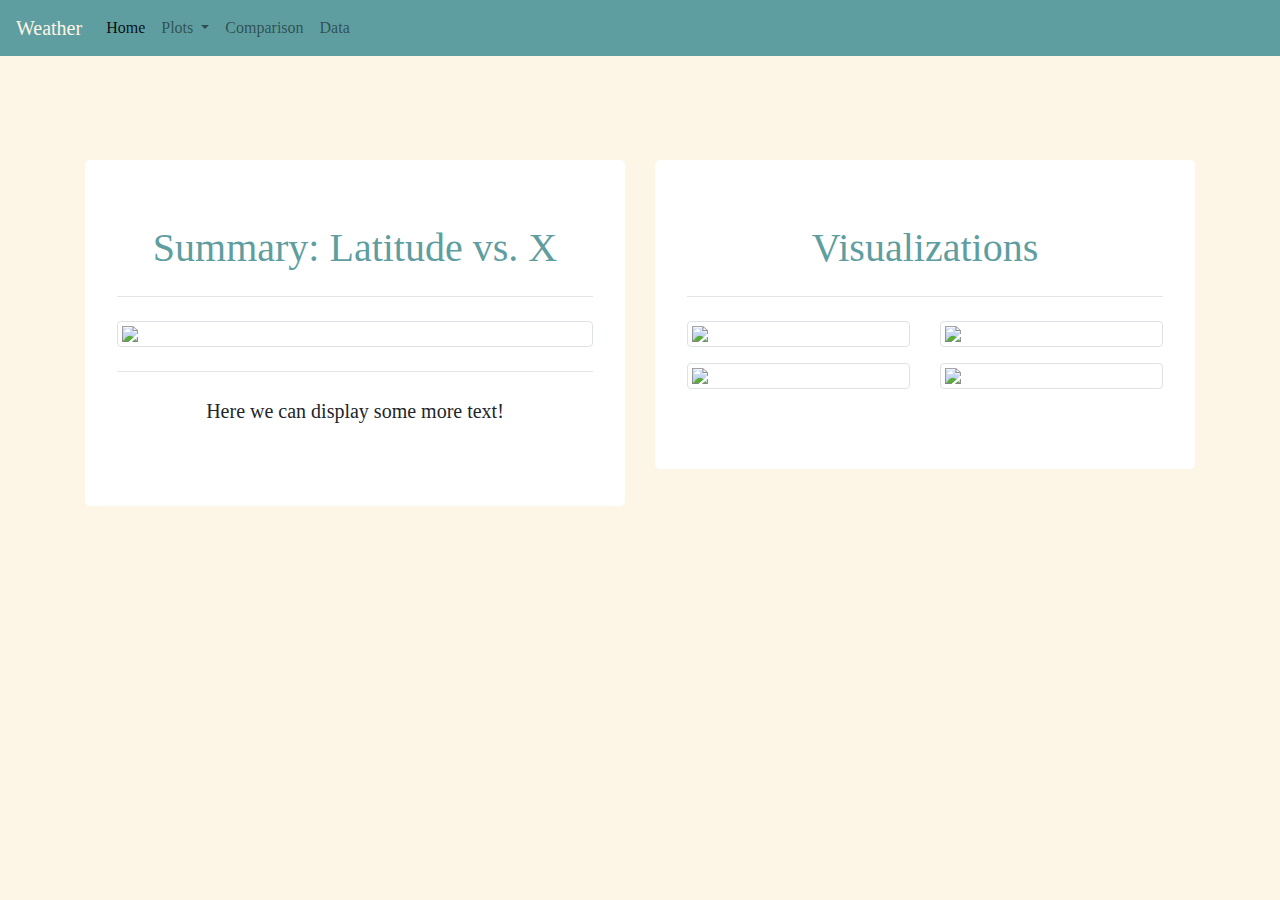
==== index.html @ 761c470d "pages made" ====
<!DOCTYPE html>
<html lang="en-us">


<!--Tab Header and bringing in stylesheets-->
<head>

  <meta charset="UTF-8">
  <title>Home</title>

  <!-- Bring in our bootstrap stylesheet -->
  <link rel="stylesheet" href="https://stackpath.bootstrapcdn.com/bootstrap/4.3.1/css/bootstrap.min.css" integrity="sha384-ggOyR0iXCbMQv3Xipma34MD+dH/1fQ784/j6cY/iJTQUOhcWr7x9JvoRxT2MZw1T" crossorigin="anonymous">

  <link rel="stylesheet" href="style.css">
</head>

<!--Style-->
<style>

    /* h1 heading tag */
    h1 {
      /* Put a 15-pixel margin at the bottom of the heading. */
      margin-bottom: 15px;
      /* Change the size of your font to 60 pixels high. */
      font-size: 50spx;
      /* This will color the heading font white. */
      color:cadetblue;
      /* Align the text to the center of its enclosing element (e.g. div). */
      text-align: center;
      /* The background of the heading element will now be black. */
      font-family: Georgia;
    }
  
    /* All img tags */
    img {
      /* 
        Center a block element in the middle of its enclosing tag.
        When you use the "auto" rule on both left and right margins, 
        your browser will do the math necessary to center a block element.
        */
      margin-left: auto;
      margin-right: auto;
      /* Block display (more on this later) */
      display: block;
    }
  
    /* All p tags */
    p {
      text-align: center;
      font-size: 20px;
      font-family: Georgia;
      /* Bold the text. */
    }

</style>


<body style="background-color:oldlace;">
    <!--NAV BAR-->
    <nav class="navbar navbar-expand-lg navbar-light fixed-top" style="background-color:cadetblue; color:  oldlace; font-family: Georgia;">
      <a class="navbar-brand">Weather</a>
      <button class="navbar-toggler" type="button" data-toggle="collapse" data-target="#navbarSupportedContent" aria-controls="navbarSupportedContent" aria-expanded="false" aria-label="Toggle navigation">
        <span class="navbar-toggler-icon"></span>
      </button>
  
      <div class="collapse navbar-collapse" id="navbarSupportedContent">
        <ul class="navbar-nav mr-auto" style="font-family: Georgia;">
          <li class="nav-item active">
            <a class="nav-link" href="#">Home <span class="sr-only">(current)</span></a>
          </li>
          <li class="nav-item dropdown">
            <a class="nav-link dropdown-toggle" href="#" id="navbarDropdown" role="button" data-toggle="dropdown" aria-haspopup="true" aria-expanded="false">
              Plots
            </a>
            <div class="dropdown-menu" aria-labelledby="navbarDropdown">
              <a class="dropdown-item" href="/Users/ashtonsmith/personal-class/Homework/Web-Design-Challenge/cloud.html">Cloudiness</a>
              <a class="dropdown-item" href="/Users/ashtonsmith/personal-class/Homework/Web-Design-Challenge/humid.html">Humidity</a>
              <a class="dropdown-item" href="/Users/ashtonsmith/personal-class/Homework/Web-Design-Challenge/temp.html">Temperature</a>
              <a class="dropdown-item" href="/Users/ashtonsmith/personal-class/Homework/Web-Design-Challenge/wind.html">Wind Speed</a>
            </div>
          </li>
          <li class="nav-item">
            <a class="nav-link" href="/Users/ashtonsmith/personal-class/Homework/Web-Design-Challenge/comparisons.html">Comparison</a>
          </li>
          <li class="nav-item">
            <a class="nav-link" href="/Users/ashtonsmith/personal-class/Homework/Web-Design-Challenge/data.html">Data</a>
          </li>
        </ul>
      </div>
    </nav>
    <!--empty bar-->

    <div class="container">
        <div class="row">
          <div class="col-lg-12"> 
            <div class="jumbotron" style="background-color: oldlace;">
            </div>
          </div>
        </div>
    </div>
    <!--containters-->
    <div class="container">
        <div class="row">
            <!--first box-->
          <div class="col-md-6">
            <div class="jumbotron" style="background-color: white;">
              <h1> Summary: Latitude vs. X </h1>
              <hr class="my-4">
              <figure>
                <a href="/Users/ashtonsmith/personal-class/Homework/Web-Design-Challenge/cloud.html">
                    <img src="/Users/ashtonsmith/personal-class/Homework/Web-Design-Challenge/Resources/Assets/latvcloud.png" class = "img-thumbnail" href="/Users/ashtonsmith/personal-class/Homework/Web-Design-Challenge/humid.html">
                </a>
            </figure>
              <hr class="my-4">
              <p>Here we can display some more text!</p>
            </div>
          </div>
          <!--visualizations box-->
            <div class="col-md-6">
                <div class="jumbotron" style="background-color: white;">
                    <h1> Visualizations </h1>
                    <hr class="my-4">
                        
                    <div class="row">
                        <div class="col-md-6">
                            <figure>
                                <a href="/Users/ashtonsmith/personal-class/Homework/Web-Design-Challenge/cloud.html">
                                    <img src="/Users/ashtonsmith/personal-class/Homework/Web-Design-Challenge/Resources/Assets/latvcloud.png" class = "img-thumbnail" href="/Users/ashtonsmith/personal-class/Homework/Web-Design-Challenge/humid.html">
                                </a>
                            </figure>
                        </div>
                        <div class="col-md-6">
                            <figure>
                                <a href="/Users/ashtonsmith/personal-class/Homework/Web-Design-Challenge/humid.html">
                                    <img src="/Users/ashtonsmith/personal-class/Homework/Web-Design-Challenge/Resources/Assets/latvhum.png" class = "img-thumbnail" href="/Users/ashtonsmith/personal-class/Homework/Web-Design-Challenge/humid.html">
                                </a>
                            </figure>
                                
                        </div>
                    </div>

                    <div class="row">
                        <div class="col-md-6">
                            <figure>
                                <a href="/Users/ashtonsmith/personal-class/Homework/Web-Design-Challenge/temp.html">
                                    <img src="/Users/ashtonsmith/personal-class/Homework/Web-Design-Challenge/Resources/Assets/latvtemp.png" class = "img-thumbnail" href="/Users/ashtonsmith/personal-class/Homework/Web-Design-Challenge/humid.html">
                                </a>
                            </figure>
                        </div>
                        <div class="col-md-6">
                            <figure>
                                <a href="/Users/ashtonsmith/personal-class/Homework/Web-Design-Challenge/wind.html">
                                    <img src="/Users/ashtonsmith/personal-class/Homework/Web-Design-Challenge/Resources/Assets/latvwind.png" class = "img-thumbnail" href="/Users/ashtonsmith/personal-class/Homework/Web-Design-Challenge/humid.html">
                                </a>
                            </figure> 
                        </div>
                    </div>
  

                </div>
            </div>
        </div>
    </div>




    
    <script src="https://code.jquery.com/jquery-3.3.1.slim.min.js" integrity="sha384-q8i/X+965DzO0rT7abK41JStQIAqVgRVzpbzo5smXKp4YfRvH+8abtTE1Pi6jizo" crossorigin="anonymous"></script>
    <script src="https://cdnjs.cloudflare.com/ajax/libs/popper.js/1.14.7/umd/popper.min.js" integrity="sha384-UO2eT0CpHqdSJQ6hJty5KVphtPhzWj9WO1clHTMGa3JDZwrnQq4sF86dIHNDz0W1" crossorigin="anonymous"></script>
    <script src="https://stackpath.bootstrapcdn.com/bootstrap/4.3.1/js/bootstrap.min.js" integrity="sha384-JjSmVgyd0p3pXB1rRibZUAYoIIy6OrQ6VrjIEaFf/nJGzIxFDsf4x0xIM+B07jRM" crossorigin="anonymous"></script>

</body>

</html>
---- style.css ----
.header{
    /* Put a 15-pixel margin at the top of all h2 headings. */
    margin-bottom: 15px;
    /* Change the size of your font to 60 pixels high. */
    font-size: 35 px;
    /* This will color the heading font white. */
    color:cornsilk;
    /* The background of the heading element will now be black. */
    font-family: Georgia;
}
.bob a:link{
    margin-bottom: 15px;
    /* Change the size of your font to 60 pixels high. */
    font-size: 35 px;
    /* This will color the heading font white. */
    color:cornsilk;
    /* The background of the heading element will now be black. */
    font-family: Georgia;

}

.bob a:visited{
    margin-bottom: 15px;
    /* Change the size of your font to 60 pixels high. */
    font-size: 35 px;
    /* This will color the heading font white. */
    color:cornsilk;
    /* The background of the heading element will now be black. */
    font-family: Georgia;

}
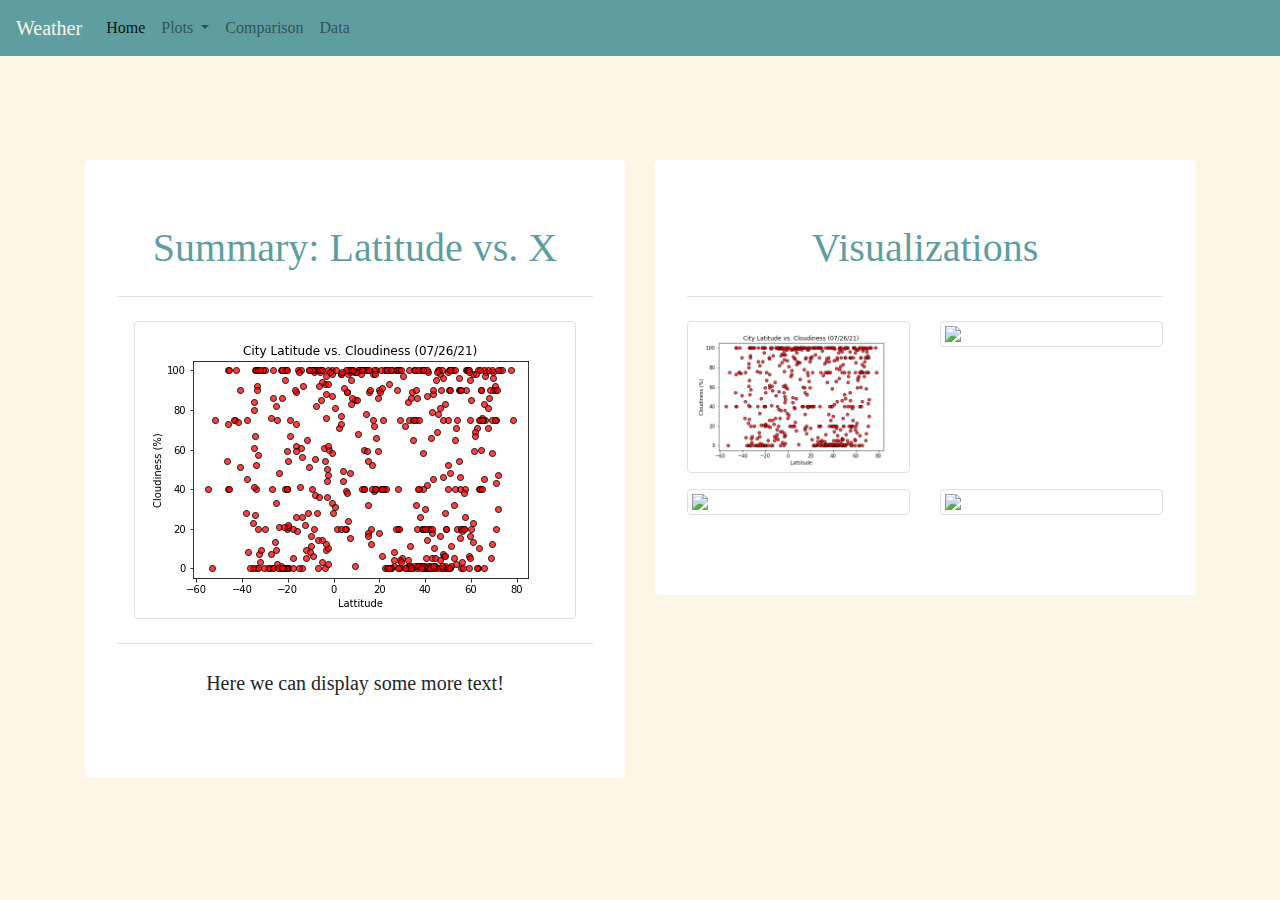
==== commit 49e7c01e: "testing" ====
--- a/index.html
+++ b/index.html
@@ -73,7 +73,7 @@
               Plots
             </a>
             <div class="dropdown-menu" aria-labelledby="navbarDropdown">
-              <a class="dropdown-item" href="/Users/ashtonsmith/personal-class/Homework/Web-Design-Challenge/cloud.html">Cloudiness</a>
+              <a class="dropdown-item" href="/cloud.html">Cloudiness</a>
               <a class="dropdown-item" href="/Users/ashtonsmith/personal-class/Homework/Web-Design-Challenge/humid.html">Humidity</a>
               <a class="dropdown-item" href="/Users/ashtonsmith/personal-class/Homework/Web-Design-Challenge/temp.html">Temperature</a>
               <a class="dropdown-item" href="/Users/ashtonsmith/personal-class/Homework/Web-Design-Challenge/wind.html">Wind Speed</a>
@@ -107,8 +107,8 @@
               <h1> Summary: Latitude vs. X </h1>
               <hr class="my-4">
               <figure>
-                <a href="/Users/ashtonsmith/personal-class/Homework/Web-Design-Challenge/cloud.html">
-                    <img src="/Users/ashtonsmith/personal-class/Homework/Web-Design-Challenge/Resources/Assets/latvcloud.png" class = "img-thumbnail" href="/Users/ashtonsmith/personal-class/Homework/Web-Design-Challenge/humid.html">
+                <a href="/cloud.html">
+                    <img src="/Resources/Assets/latvcloud.png" class = "img-thumbnail" href="/Users/ashtonsmith/personal-class/Homework/Web-Design-Challenge/humid.html">
                 </a>
             </figure>
               <hr class="my-4">
@@ -124,8 +124,8 @@
                     <div class="row">
                         <div class="col-md-6">
                             <figure>
-                                <a href="/Users/ashtonsmith/personal-class/Homework/Web-Design-Challenge/cloud.html">
-                                    <img src="/Users/ashtonsmith/personal-class/Homework/Web-Design-Challenge/Resources/Assets/latvcloud.png" class = "img-thumbnail" href="/Users/ashtonsmith/personal-class/Homework/Web-Design-Challenge/humid.html">
+                                <a href="/cloud.html">
+                                    <img src="/Resources/Assets/latvcloud.png" class = "img-thumbnail" href="/Users/ashtonsmith/personal-class/Homework/Web-Design-Challenge/humid.html">
                                 </a>
                             </figure>
                         </div>
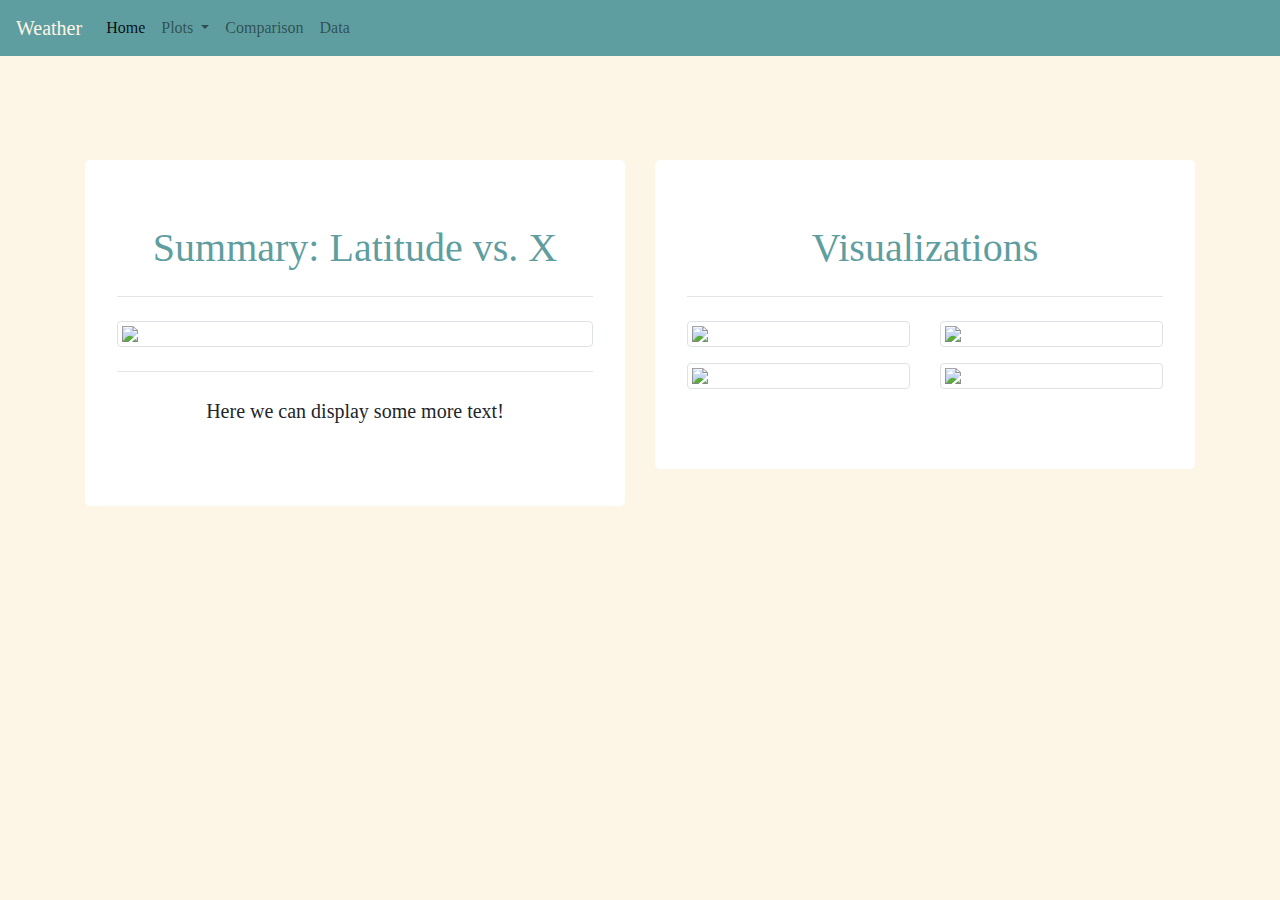
==== commit d9868e22: "testing again" ====
--- a/index.html
+++ b/index.html
@@ -58,7 +58,7 @@
 <body style="background-color:oldlace;">
     <!--NAV BAR-->
     <nav class="navbar navbar-expand-lg navbar-light fixed-top" style="background-color:cadetblue; color:  oldlace; font-family: Georgia;">
-      <a class="navbar-brand">Weather</a>
+      <a class="navbar-brand" href="/Web-Design-Challenge/index.html" style="color:oldlace">Weather</a>
       <button class="navbar-toggler" type="button" data-toggle="collapse" data-target="#navbarSupportedContent" aria-controls="navbarSupportedContent" aria-expanded="false" aria-label="Toggle navigation">
         <span class="navbar-toggler-icon"></span>
       </button>
@@ -73,7 +73,7 @@
               Plots
             </a>
             <div class="dropdown-menu" aria-labelledby="navbarDropdown">
-              <a class="dropdown-item" href="/cloud.html">Cloudiness</a>
+              <a class="dropdown-item" href="/Web-Design-Challenge/cloud.html">Cloudiness</a>
               <a class="dropdown-item" href="/Users/ashtonsmith/personal-class/Homework/Web-Design-Challenge/humid.html">Humidity</a>
               <a class="dropdown-item" href="/Users/ashtonsmith/personal-class/Homework/Web-Design-Challenge/temp.html">Temperature</a>
               <a class="dropdown-item" href="/Users/ashtonsmith/personal-class/Homework/Web-Design-Challenge/wind.html">Wind Speed</a>
@@ -107,8 +107,8 @@
               <h1> Summary: Latitude vs. X </h1>
               <hr class="my-4">
               <figure>
-                <a href="/cloud.html">
-                    <img src="/Resources/Assets/latvcloud.png" class = "img-thumbnail" href="/Users/ashtonsmith/personal-class/Homework/Web-Design-Challenge/humid.html">
+                <a href="/Users/ashtonsmith/personal-class/Homework/Web-Design-Challenge/cloud.html">
+                    <img src="/Web-Design-Challenge/Resources/Assets/latvcloud.png" class = "img-thumbnail" href="/Users/ashtonsmith/personal-class/Homework/Web-Design-Challenge/humid.html">
                 </a>
             </figure>
               <hr class="my-4">
@@ -124,8 +124,8 @@
                     <div class="row">
                         <div class="col-md-6">
                             <figure>
-                                <a href="/cloud.html">
-                                    <img src="/Resources/Assets/latvcloud.png" class = "img-thumbnail" href="/Users/ashtonsmith/personal-class/Homework/Web-Design-Challenge/humid.html">
+                                <a href="/Users/ashtonsmith/personal-class/Homework/Web-Design-Challenge/cloud.html">
+                                    <img src="/Users/ashtonsmith/personal-class/Homework/Web-Design-Challenge/Resources/Assets/latvcloud.png" class = "img-thumbnail" href="/Users/ashtonsmith/personal-class/Homework/Web-Design-Challenge/humid.html">
                                 </a>
                             </figure>
                         </div>
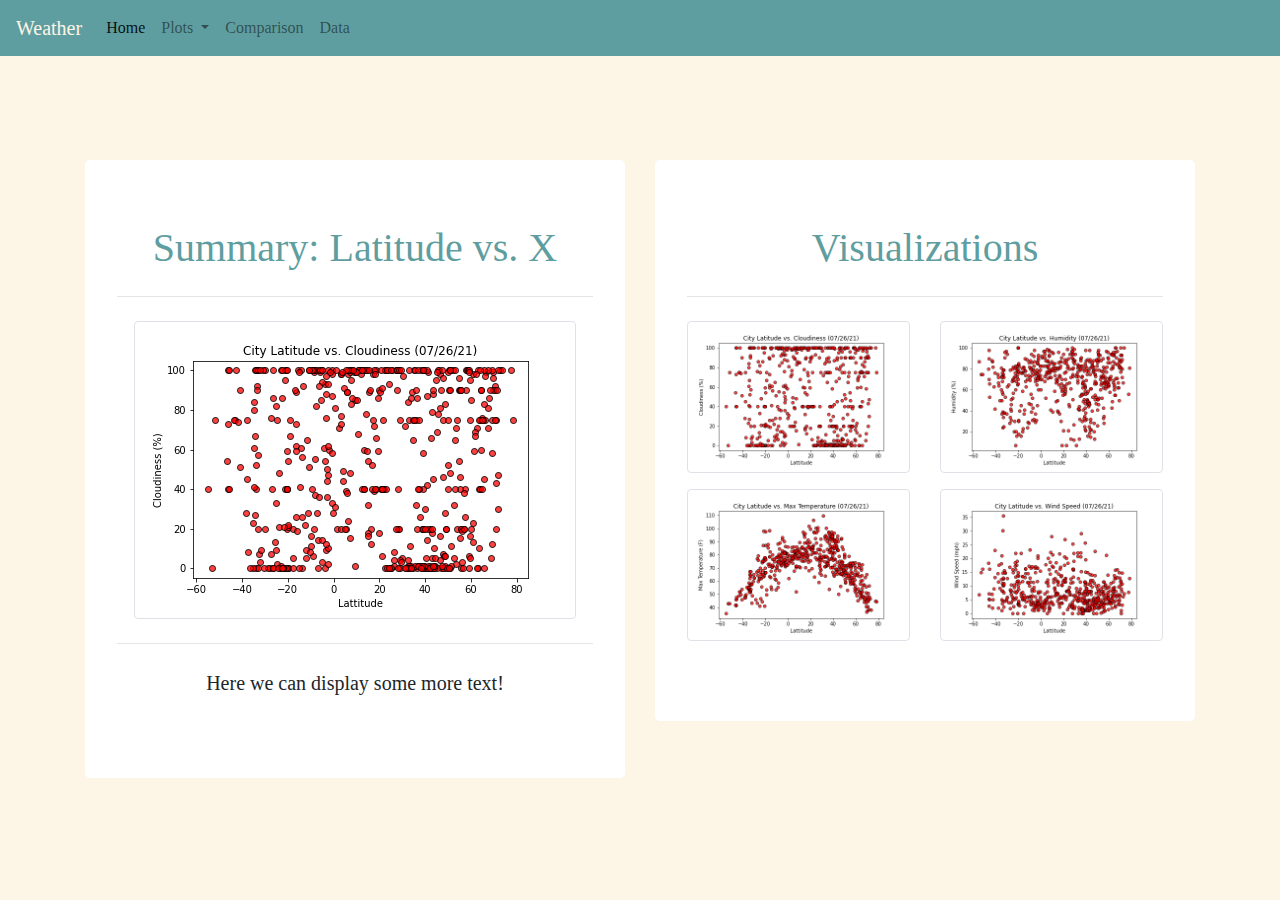
==== commit d7dabe04: "index fixed" ====
--- a/index.html
+++ b/index.html
@@ -58,7 +58,7 @@
 <body style="background-color:oldlace;">
     <!--NAV BAR-->
     <nav class="navbar navbar-expand-lg navbar-light fixed-top" style="background-color:cadetblue; color:  oldlace; font-family: Georgia;">
-      <a class="navbar-brand" href="/Web-Design-Challenge/index.html" style="color:oldlace">Weather</a>
+      <a class="navbar-brand" href="index.html" style="color:oldlace">Weather</a>
       <button class="navbar-toggler" type="button" data-toggle="collapse" data-target="#navbarSupportedContent" aria-controls="navbarSupportedContent" aria-expanded="false" aria-label="Toggle navigation">
         <span class="navbar-toggler-icon"></span>
       </button>
@@ -73,17 +73,17 @@
               Plots
             </a>
             <div class="dropdown-menu" aria-labelledby="navbarDropdown">
-              <a class="dropdown-item" href="/Web-Design-Challenge/cloud.html">Cloudiness</a>
-              <a class="dropdown-item" href="/Users/ashtonsmith/personal-class/Homework/Web-Design-Challenge/humid.html">Humidity</a>
-              <a class="dropdown-item" href="/Users/ashtonsmith/personal-class/Homework/Web-Design-Challenge/temp.html">Temperature</a>
-              <a class="dropdown-item" href="/Users/ashtonsmith/personal-class/Homework/Web-Design-Challenge/wind.html">Wind Speed</a>
+              <a class="dropdown-item" href="cloud.html">Cloudiness</a>
+              <a class="dropdown-item" href="humid.html">Humidity</a>
+              <a class="dropdown-item" href="temp.html">Temperature</a>
+              <a class="dropdown-item" href="wind.html">Wind Speed</a>
             </div>
           </li>
           <li class="nav-item">
-            <a class="nav-link" href="/Users/ashtonsmith/personal-class/Homework/Web-Design-Challenge/comparisons.html">Comparison</a>
+            <a class="nav-link" href="comparisons.html">Comparison</a>
           </li>
           <li class="nav-item">
-            <a class="nav-link" href="/Users/ashtonsmith/personal-class/Homework/Web-Design-Challenge/data.html">Data</a>
+            <a class="nav-link" href="data.html">Data</a>
           </li>
         </ul>
       </div>
@@ -107,8 +107,8 @@
               <h1> Summary: Latitude vs. X </h1>
               <hr class="my-4">
               <figure>
-                <a href="/Users/ashtonsmith/personal-class/Homework/Web-Design-Challenge/cloud.html">
-                    <img src="/Web-Design-Challenge/Resources/Assets/latvcloud.png" class = "img-thumbnail" href="/Users/ashtonsmith/personal-class/Homework/Web-Design-Challenge/humid.html">
+                <a href="cloud.html">
+                    <img src="/Resources/Assets/latvcloud.png" class = "img-thumbnail">
                 </a>
             </figure>
               <hr class="my-4">
@@ -124,15 +124,15 @@
                     <div class="row">
                         <div class="col-md-6">
                             <figure>
-                                <a href="/Users/ashtonsmith/personal-class/Homework/Web-Design-Challenge/cloud.html">
-                                    <img src="/Users/ashtonsmith/personal-class/Homework/Web-Design-Challenge/Resources/Assets/latvcloud.png" class = "img-thumbnail" href="/Users/ashtonsmith/personal-class/Homework/Web-Design-Challenge/humid.html">
+                                <a href="cloud.html">
+                                    <img src="/Resources/Assets/latvcloud.png" class = "img-thumbnail">
                                 </a>
                             </figure>
                         </div>
                         <div class="col-md-6">
                             <figure>
-                                <a href="/Users/ashtonsmith/personal-class/Homework/Web-Design-Challenge/humid.html">
-                                    <img src="/Users/ashtonsmith/personal-class/Homework/Web-Design-Challenge/Resources/Assets/latvhum.png" class = "img-thumbnail" href="/Users/ashtonsmith/personal-class/Homework/Web-Design-Challenge/humid.html">
+                                <a href="humid.html">
+                                    <img src="/Resources/Assets/latvhum.png" class = "img-thumbnail" href="/Users/ashtonsmith/personal-class/Homework/Web-Design-Challenge/humid.html">
                                 </a>
                             </figure>
                                 
@@ -142,15 +142,15 @@
                     <div class="row">
                         <div class="col-md-6">
                             <figure>
-                                <a href="/Users/ashtonsmith/personal-class/Homework/Web-Design-Challenge/temp.html">
-                                    <img src="/Users/ashtonsmith/personal-class/Homework/Web-Design-Challenge/Resources/Assets/latvtemp.png" class = "img-thumbnail" href="/Users/ashtonsmith/personal-class/Homework/Web-Design-Challenge/humid.html">
+                                <a href="temp.html">
+                                    <img src="/Resources/Assets/latvtemp.png" class = "img-thumbnail" href="/Users/ashtonsmith/personal-class/Homework/Web-Design-Challenge/humid.html">
                                 </a>
                             </figure>
                         </div>
                         <div class="col-md-6">
                             <figure>
-                                <a href="/Users/ashtonsmith/personal-class/Homework/Web-Design-Challenge/wind.html">
-                                    <img src="/Users/ashtonsmith/personal-class/Homework/Web-Design-Challenge/Resources/Assets/latvwind.png" class = "img-thumbnail" href="/Users/ashtonsmith/personal-class/Homework/Web-Design-Challenge/humid.html">
+                                <a href="wind.html">
+                                    <img src="/Resources/Assets/latvwind.png" class = "img-thumbnail" href="/Users/ashtonsmith/personal-class/Homework/Web-Design-Challenge/humid.html">
                                 </a>
                             </figure> 
                         </div>
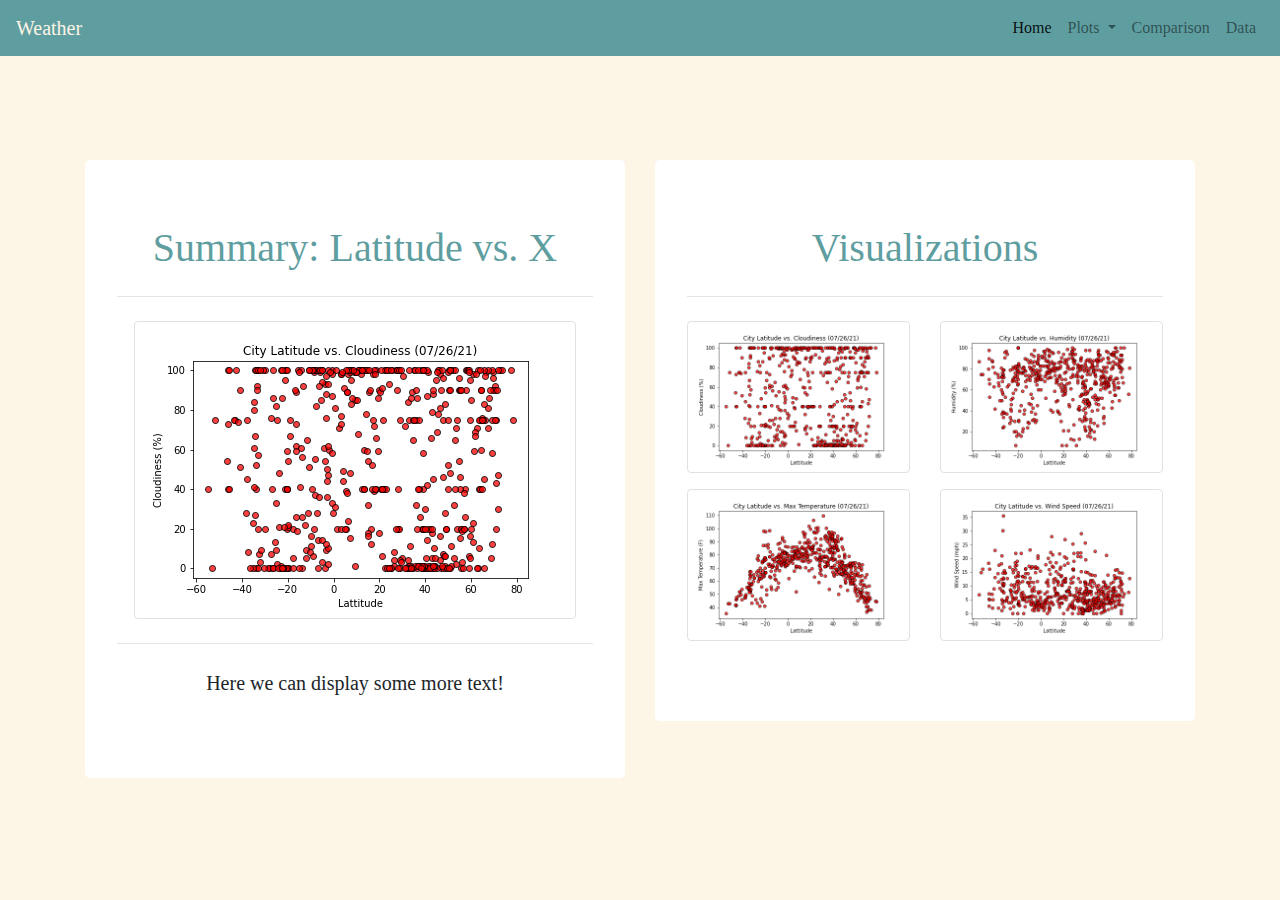
==== commit cedef3f6: "all paths fixed" ====
--- a/index.html
+++ b/index.html
@@ -64,7 +64,7 @@
       </button>
   
       <div class="collapse navbar-collapse" id="navbarSupportedContent">
-        <ul class="navbar-nav mr-auto" style="font-family: Georgia;">
+        <ul class="navbar-nav ml-auto" style="font-family: Georgia;">
           <li class="nav-item active">
             <a class="nav-link" href="#">Home <span class="sr-only">(current)</span></a>
           </li>
@@ -108,7 +108,7 @@
               <hr class="my-4">
               <figure>
                 <a href="cloud.html">
-                    <img src="/Resources/Assets/latvcloud.png" class = "img-thumbnail">
+                    <img src="Resources/Assets/latvcloud.png" class = "img-thumbnail">
                 </a>
             </figure>
               <hr class="my-4">
@@ -125,14 +125,14 @@
                         <div class="col-md-6">
                             <figure>
                                 <a href="cloud.html">
-                                    <img src="/Resources/Assets/latvcloud.png" class = "img-thumbnail">
+                                    <img src="Resources/Assets/latvcloud.png" class = "img-thumbnail">
                                 </a>
                             </figure>
                         </div>
                         <div class="col-md-6">
                             <figure>
                                 <a href="humid.html">
-                                    <img src="/Resources/Assets/latvhum.png" class = "img-thumbnail" href="/Users/ashtonsmith/personal-class/Homework/Web-Design-Challenge/humid.html">
+                                    <img src="Resources/Assets/latvhum.png" class = "img-thumbnail">
                                 </a>
                             </figure>
                                 
@@ -143,14 +143,14 @@
                         <div class="col-md-6">
                             <figure>
                                 <a href="temp.html">
-                                    <img src="/Resources/Assets/latvtemp.png" class = "img-thumbnail" href="/Users/ashtonsmith/personal-class/Homework/Web-Design-Challenge/humid.html">
+                                    <img src="Resources/Assets/latvtemp.png" class = "img-thumbnail">
                                 </a>
                             </figure>
                         </div>
                         <div class="col-md-6">
                             <figure>
                                 <a href="wind.html">
-                                    <img src="/Resources/Assets/latvwind.png" class = "img-thumbnail" href="/Users/ashtonsmith/personal-class/Homework/Web-Design-Challenge/humid.html">
+                                    <img src="Resources/Assets/latvwind.png" class = "img-thumbnail">
                                 </a>
                             </figure> 
                         </div>
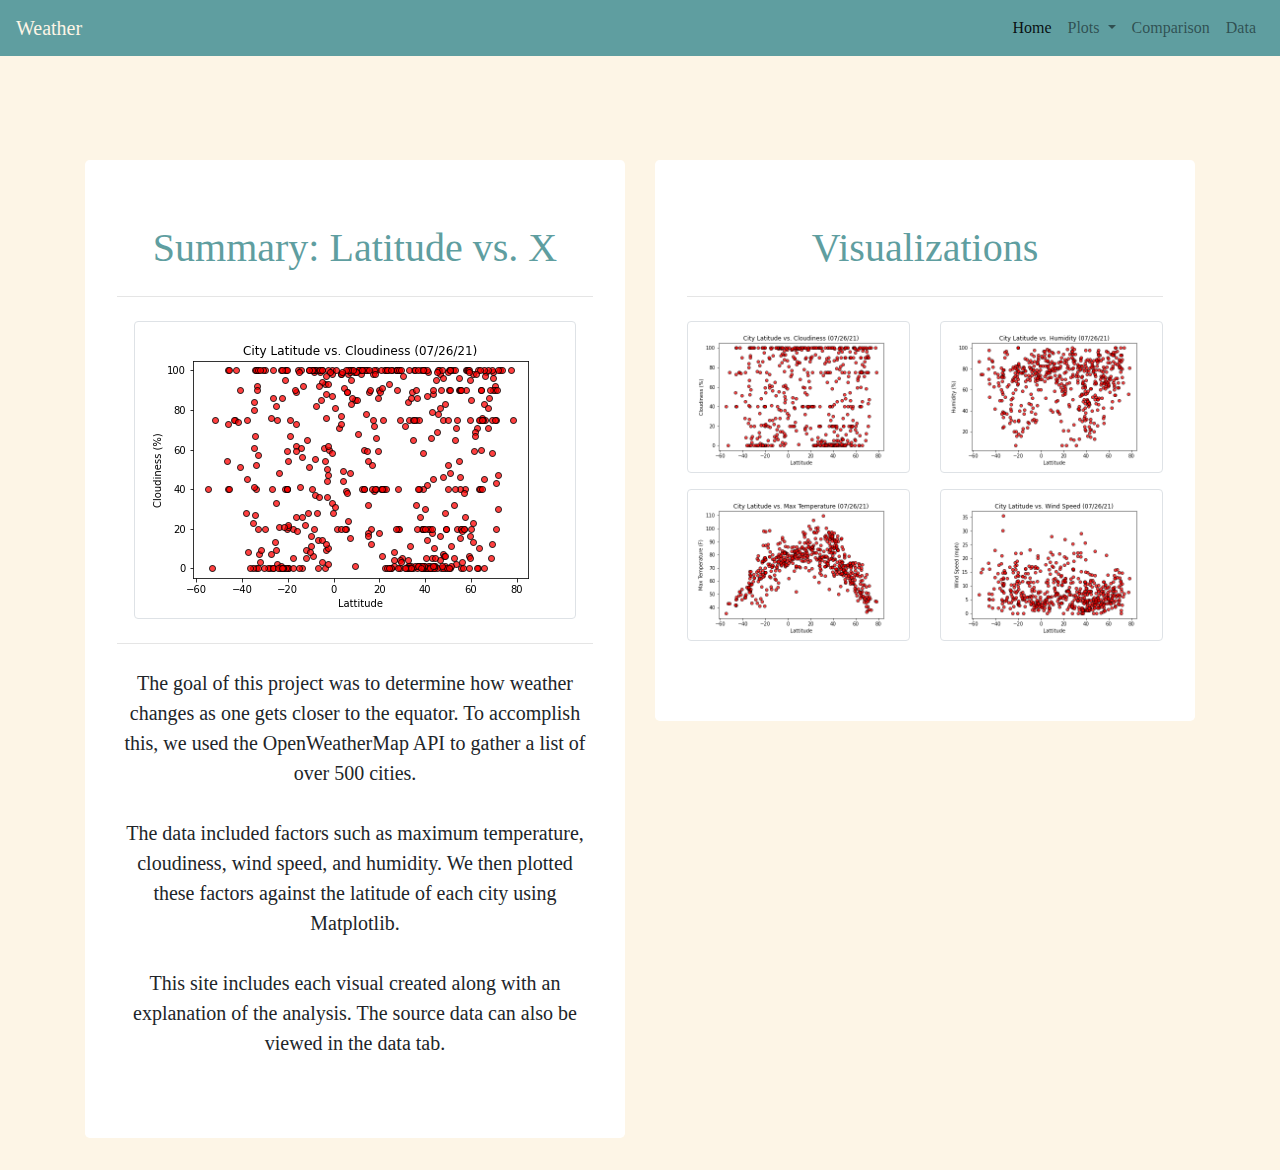
==== commit 7738dcbd: "explanations added" ====
--- a/index.html
+++ b/index.html
@@ -112,7 +112,11 @@
                 </a>
             </figure>
               <hr class="my-4">
-              <p>Here we can display some more text!</p>
+              <p>The goal of this project was to determine how weather changes as one gets closer to the equator. To accomplish this, we used the OpenWeatherMap API to gather a list of over 500 cities. </br>
+              </br>
+              The data included factors such as maximum temperature, cloudiness, wind speed, and humidity. We then plotted these factors against the latitude of each city using Matplotlib.</br>
+              </br>
+              This site includes each visual created along with an explanation of the analysis. The source data can also be viewed in the data tab.</p>
             </div>
           </div>
           <!--visualizations box-->
--- a/style.css
+++ b/style.css
@@ -8,24 +8,5 @@
     /* The background of the heading element will now be black. */
     font-family: Georgia;
 }
-.bob a:link{
-    margin-bottom: 15px;
-    /* Change the size of your font to 60 pixels high. */
-    font-size: 35 px;
-    /* This will color the heading font white. */
-    color:cornsilk;
-    /* The background of the heading element will now be black. */
-    font-family: Georgia;
 
-}
 
-.bob a:visited{
-    margin-bottom: 15px;
-    /* Change the size of your font to 60 pixels high. */
-    font-size: 35 px;
-    /* This will color the heading font white. */
-    color:cornsilk;
-    /* The background of the heading element will now be black. */
-    font-family: Georgia;
-
-}